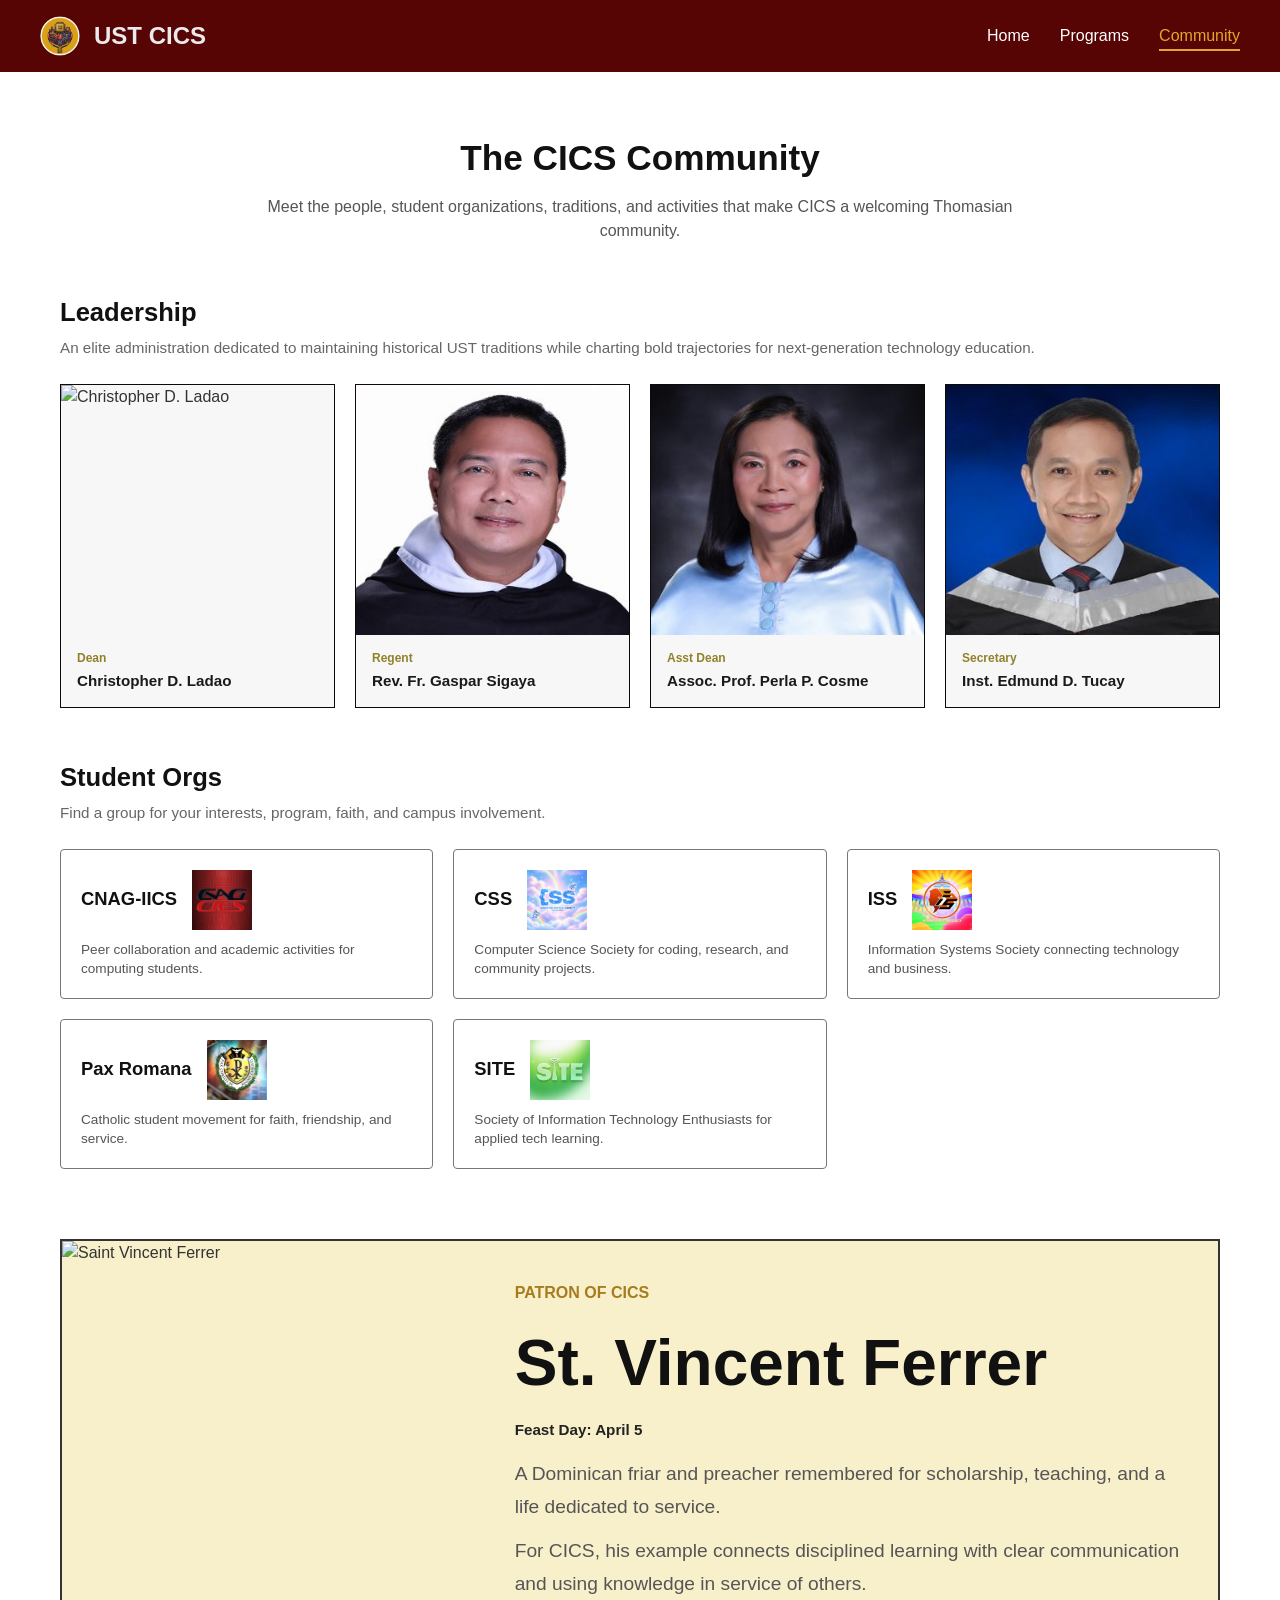
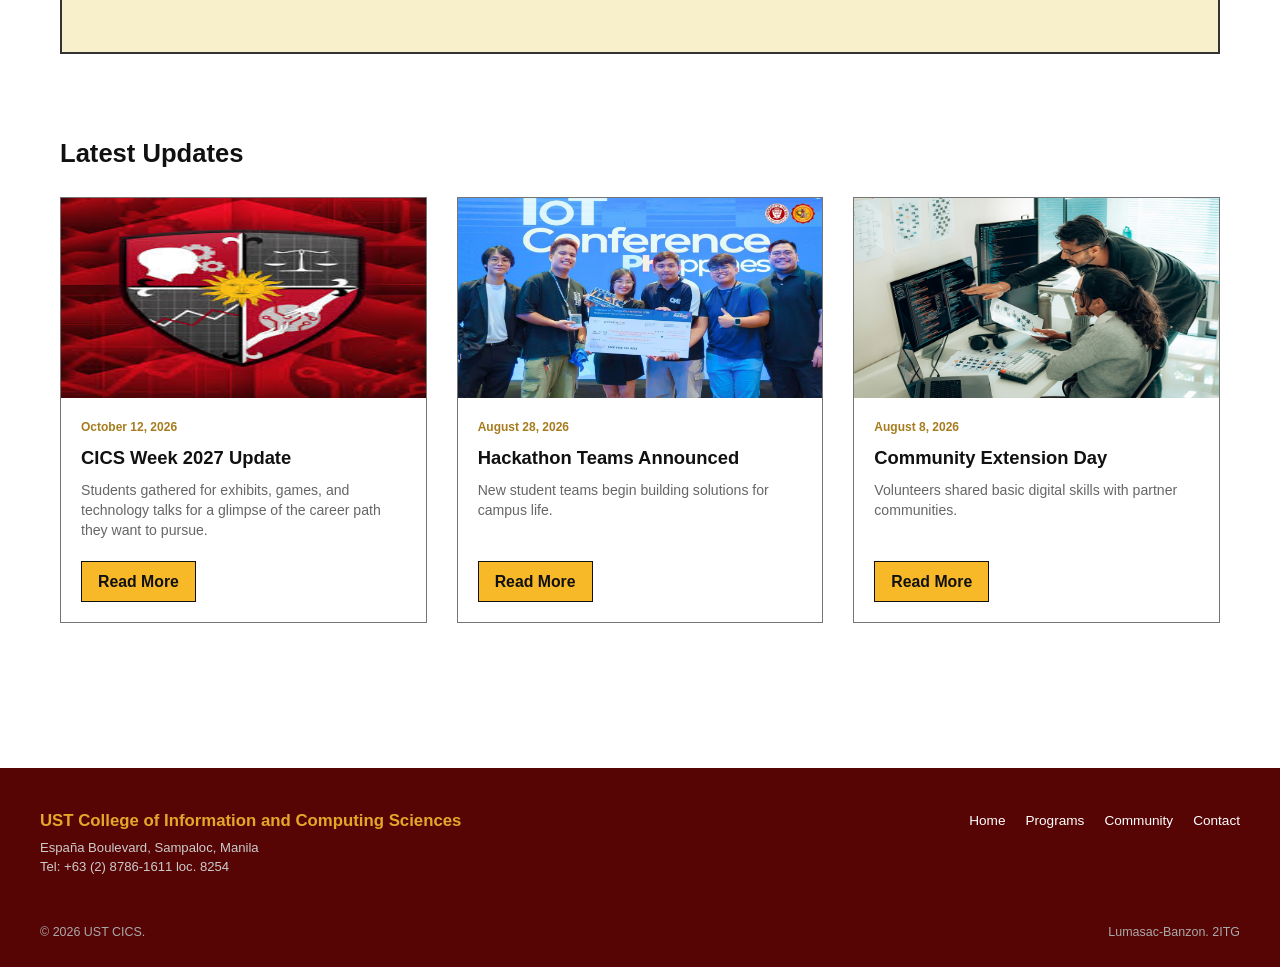
==== community.html @ 5061837a "CICS Website" ====
<!DOCTYPE html>
<html lang="en">
<head>
  <meta charset="UTF-8">
  <meta name="viewport" content="width=device-width, initial-scale=1.0">

  <title>Community</title>
  <link rel="stylesheet" href="community.css">
</head>

<body>

  <header class="main-header">

    <div class="header-container">

      <div class="logo-area">

        <img
          src="images/logoCICS.png"
          alt="UST CICS Logo"
          class="header-logo">

        <span class="site-title">UST CICS</span>

      </div>
      <nav class="main-nav">

        <ul>
          <li><a href="home.html">Home</a></li>
          <li><a href="programs.html">Programs</a></li>
          <li><a href="community.html" class="active">Community</a></li>
        </ul>

      </nav>

    </div>

  </header>

  <main>
    <section class="intro">
      <h1>The CICS Community</h1>

      <p>
        Meet the people, student organizations, traditions, and activities
        that make CICS a welcoming Thomasian community.
      </p>

    </section>

    <section class="leadership-section">

      <div class="section-header">

        <h2>Leadership</h2>

        <p>
          An elite administration dedicated to maintaining historical UST
          traditions while charting bold trajectories for next-generation
          technology education.
        </p>

      </div>

      <div class="leadership-grid">

        <article class="leader-card">

          <figure class="leader-img-container">

            <img
              src="images/DEAN.jpg"
              alt="Christopher D. Ladao">

          </figure>

          <div class="leader-info">

            <span class="role">Dean</span>
            <h3 class="name">Christopher D. Ladao</h3>

          </div>

        </article>

        <article class="leader-card">

          <figure class="leader-img-container">

            <img
              src="images/rector.jpg"
              alt="Rev. Fr. Gaspar Sigaya">

          </figure>

          <div class="leader-info">

            <span class="role">Regent</span>
            <h3 class="name">Rev. Fr. Gaspar Sigaya</h3>

          </div>

        </article>

        <article class="leader-card">

          <figure class="leader-img-container">

            <img
              src="images/assDean.jpg"
              alt="Assoc. Prof. Perla P. Cosme">

          </figure>

          <div class="leader-info">

            <span class="role">Asst Dean</span>
            <h3 class="name">Assoc. Prof. Perla P. Cosme</h3>

          </div>

        </article>

        <article class="leader-card">

          <figure class="leader-img-container">

            <img
              src="images/SecCICS.jpg"
              alt="Inst. Edmund D. Tucay">

          </figure>

          <div class="leader-info">

            <span class="role">Secretary</span>
            <h3 class="name">Inst. Edmund D. Tucay</h3>

          </div>
        </article>

      </div>

    </section>

    <section class="orgs-section">
      <div class="section-header">

        <h2>Student Orgs</h2>

        <p>
          Find a group for your interests, program, faith, and campus involvement. </p>

      </div>

      <div class="orgs-grid">

        <article class="org-card">

          <h3>
            CNAG-IICS
            <img
              src="images/CNAG.jpg"
              alt="CNAG-IICS Logo"
              class="org-logo">
          </h3>

          <p> Peer collaboration and academic activities for computing students. </p>

        </article>


        <article class="org-card">

          <h3>
            CSS
            <img
              src="images/CSS.jpg"
              alt="CSS Logo"
              class="org-logo">
          </h3>

          <p> Computer Science Society for coding, research, and community projects. </p>

        </article>

        <article class="org-card">

          <h3>
            ISS
            <img
              src="images/ISS.jpg"
              alt="ISS Logo"
              class="org-logo">
          </h3>

          <p> Information Systems Society connecting technology and business. </p>

        </article>

        <article class="org-card">

          <h3>
            Pax Romana

            <img
              src="images/PAX ROMANA.jpg"
              alt="Pax Romana Logo"
              class="org-logo">
          </h3>

          <p> Catholic student movement for faith, friendship, and service. </p>
        </article>

        <article class="org-card">

          <h3>
            SITE

            <img
              src="images/SITE.jpg"
              alt="SITE Logo"
              class="org-logo">
          </h3>

          <p> Society of Information Technology Enthusiasts for applied tech learning. </p>

        </article>

      </div>

    </section>

    <section class="patron-card">
      <div class="patron-image">

        <img
          src="images/STVincent.jpg"
          alt="Saint Vincent Ferrer">

      </div>

      <div class="patron-details">
        <span class="patron-tag">PATRON OF CICS</span>

        <h2>St. Vincent Ferrer</h2>

        <h4 class="patron-feast">Feast Day: April 5</h4>

        <p>
          A Dominican friar and preacher remembered for scholarship,
          teaching, and a life dedicated to service.
        </p>

        <p>
          For CICS, his example connects disciplined learning with clear
          communication and using knowledge in service of others.
        </p>

      </div>

    </section>

    <section class="updates-section">

      <div class="section-header">

        <h2>Latest Updates</h2>

      </div>
      <div class="updates-grid">

        <article class="update-card">

          <figure class="update-img-container">

            <img
              src="images/CICSweek.jpg"
              alt="CICS Week 2027">

          </figure>

          <div class="update-content">

            <span class="update-date">October 12, 2026</span>

            <h3 class="update-title">CICS Week 2027 Update</h3>

            <p class="update-text">
              Students gathered for exhibits, games, and technology talks
              for a glimpse of the career path they want to pursue.
            </p>

            <a href="#" class="btn-read-more">Read More</a>

          </div>
        </article>

        <article class="update-card">
          <figure class="update-img-container">

            <img
              src="images/HACKA.jpg"
              alt="Hackathon Teams Announced">

          </figure>

          <div class="update-content">

            <span class="update-date">August 28, 2026</span>

            <h3 class="update-title">Hackathon Teams Announced</h3>

            <p class="update-text"> New student teams begin building solutions for campus life. </p>

            <a href="#" class="btn-read-more">Read More</a>

          </div>

        </article>

        <article class="update-card">
          <figure class="update-img-container">

            <img
              src="images/peopleCollab.jpg"
              alt="Community Extension Day">

          </figure>

          <div class="update-content">

            <span class="update-date">August 8, 2026</span>

            <h3 class="update-title">Community Extension Day</h3>

            <p class="update-text">
              Volunteers shared basic digital skills with partner communities.
            </p>

            <a href="#" class="btn-read-more">Read More</a>

          </div>
        </article>

      </div>
    </section>
  </main>

  <footer class="site-footer">

    <div class="footer-container">

      <div class="footer-top">

        <div class="footer-brand">

          <h3> UST College of Information and Computing Sciences </h3>

          <p>España Boulevard, Sampaloc, Manila</p>
          <p>Tel: +63 (2) 8786-1611 loc. 8254</p>

        </div>


        <nav class="footer-nav">
          <ul>
            <li><a href="home.html">Home</a></li>
            <li><a href="programs.html">Programs</a></li>
            <li><a href="community.html">Community</a></li>
            <li><a href="home.html#contact">Contact</a></li>
          </ul>
        </nav>

      </div>
      <div class="footer-bottom">

        <p>© 2026 UST CICS.</p>
        <p>Lumasac-Banzon. 2ITG</p>

      </div>
    </div>
  </footer>

</body>
</html>
---- community.css ----
/* GENERAL */

* {
  margin: 0;
  padding: 0;
  box-sizing: border-box;
}

body {
  font-family: Arial, sans-serif;
  background-color: #ffffff;
  color: #333333;
  line-height: 1.5;
}


/* HEADER */

.main-header {
  background-color: #560404;
  padding: 16px 30px;
}

.header-container {
  margin: 0 auto;
  max-width: 1200px;
  display: flex;
  justify-content: space-between;
  align-items: center;
}

.logo-area {
  display: flex;
  align-items: center;
  gap: 14px;
}

.header-logo {
  width: 40px;
  height: 40px;
  border-radius: 50%;
}

.site-title {
  font-size: 1.5rem;
  color: #ebeaea;
  font-weight: bold;
}

.main-nav ul {
  display: flex;
  list-style: none;
  gap: 30px;
}

.main-nav a {
  color: #ffffff;
  text-decoration: none;
  font-size: 1rem;
  padding-bottom: 5px;
  transition: color 0.2s ease, border-bottom 0.2s ease;
}

.main-nav a:hover,
.main-nav a.active {
  color: #e5a729;
  border-bottom: 2px solid #e5a729;
}


/* MAIN */

main {
  max-width: 1200px;
  margin: 0 auto;
  padding: 40px 20px;
}


/* INTRO */

.intro {
  text-align: center;
  max-width: 750px;
  margin: 20px auto 50px auto;
}

.intro h1 {
  font-size: 2.2rem;
  margin-bottom: 10px;
  color: #111111;
}

.intro p {
  color: #555555;
  font-size: 1rem;
}


/* SECTION HEADERS */

.section-header {
  margin-bottom: 24px;
}

.section-header h2 {
  font-size: 1.6rem;
  color: #111111;
  margin-bottom: 6px;
}

.section-header p {
  font-size: 0.95rem;
  color: #666666;
}


/* LEADERSHIP */

.leadership-grid {
  display: grid;
  grid-template-columns: repeat(4, 1fr);
  gap: 20px;
}

.leader-card {
  border: 1px solid #0a0a0a;
  background-color: #f7f7f7;
}

.leader-img-container {
  margin: 0;
  padding: 0;
  width: 100%;
}

.leader-card img {
  width: 100%;
  height: 250px;
  display: block;
}

.leader-info {
  padding: 14px 16px;
}

.leader-info .role {
  font-size: 0.75rem;
  font-weight: bold;
  color: #91812a;
  display: block;
  margin-bottom: 3px;
}

.leader-info .name {
  font-size: 0.95rem;
  font-weight: bold;
  color: #1a1a1a;
}


/* ORGANIZATIONS */

.orgs-section {
  margin-top: 50px;
}

.orgs-grid {
  display: grid;
  grid-template-columns: repeat(3, 1fr);
  gap: 20px;
}

.org-card {
  border: 1px solid #777777;
  border-radius: 4px;
  padding: 20px;
  background-color: #ffffff;
}

.org-card h3 {
  font-size: 1.15rem;
  color: #111111;
  margin-bottom: 10px;
}

.org-logo {
  width: 60px;
  height: 60px;
  vertical-align: middle;
  margin-left: 10px;
}

.org-card p {
  font-size: 0.85rem;
  color: #555555;
  line-height: 1.4;
}


/* PATRON SAINT */

.patron-card {
  margin-top: 70px;
  display: flex;
  border: 2px solid #333333;
  background-color: #f8f0cb;
}

.patron-image {
  flex: 1;
}

.patron-image img {
  width: 100%;
  height: auto;
  display: block;
}

.patron-details {
  flex: 1.6;
  padding: 40px 35px;
}

.patron-tag {
  font-size: 1rem;
  font-weight: bold;
  color: #a67c1e;
}

.patron-details h2 {
  font-size: 4rem;
  color: #111111;
  margin: 10px 0 8px 0;
}

.patron-feast {
  font-size: 0.95rem;
  color: #222222;
  margin-bottom: 16px;
}

.patron-details p {
  font-size: 1.2rem;
  color: #555555;
  margin-bottom: 12px;
  line-height: 1.7;
}


/* UPDATES */

.updates-section {
  margin-top: 80px;
  margin-bottom: 45px;
}

.updates-grid {
  display: grid;
  grid-template-columns: repeat(3, 1fr);
  gap: 30px;
}

.update-card {
  background-color: #ffffff;
  border: 1px solid #757575;
  display: flex;
  flex-direction: column;
}

.update-img-container {
  margin: 0;
  padding: 0;
  width: 100%;
}

.update-card img {
  width: 100%;
  height: 200px;
  display: block;
}

.update-content {
  padding: 20px;
  display: flex;
  flex-direction: column;
  height: 100%;
}

.update-date {
  font-size: 0.75rem;
  font-weight: bold;
  color: #a67c1e;
  margin-bottom: 8px;
}

.update-title {
  font-size: 1.15rem;
  color: #111111;
  margin-bottom: 10px;
}

.update-text {
  font-size: 0.88rem;
  color: #666666;
  line-height: 1.4;
  margin-bottom: 20px;
}

.btn-read-more {
  display: inline-block;
  width: fit-content;
  margin-top: auto;
  background-color: #f7b928;
  color: #111111;
  text-decoration: none;
  font-size: 0.99rem;
  font-weight: bold;
  padding: 8px 16px;
  border: 1px solid #111111;
  transition: all 0.2s ease;
}

.btn-read-more:hover {
  background-color: #d89b14;
}


/* FOOTER */

.site-footer {
  background-color: #560404;
  color: #d1d1d1;
  padding: 40px 20px 25px 20px;
  margin-top: 60px;
}

.footer-container {
  max-width: 1200px;
  margin: 0 auto;
}

.footer-top {
  display: flex;
  justify-content: space-between;
  align-items: flex-start;
  padding-bottom: 25px;
  border-bottom: 1px solid #560404;
}

.footer-brand h3 {
  color: #e5a729;
  font-size: 1.05rem;
  margin-bottom: 4px;
}

.footer-brand p {
  font-size: 0.82rem;
  color: #cccccc;
}

.footer-nav ul {
  display: flex;
  list-style: none;
  gap: 20px;
}

.footer-nav a {
  color: #ffffff;
  text-decoration: none;
  font-size: 0.85rem;
  transition: color 0.2s ease;
}

.footer-nav a:hover {
  color: #e5a729;
}

.footer-bottom {
  display: flex;
  justify-content: space-between;
  padding-top: 20px;
  font-size: 0.78rem;
  color: #aaaaaa;
}


/* RESPONSIVE */

@media (max-width: 990px) {

  .leadership-grid {
    grid-template-columns: repeat(2, 1fr);
  }

  .orgs-grid,
  .updates-grid {
    grid-template-columns: repeat(2, 1fr);
  }
}

@media (max-width: 650px) {

  .header-container {
    flex-direction: column;
    gap: 15px;
  }

  .main-nav ul {
    gap: 15px;
  }

  .leadership-grid,
  .orgs-grid,
  .updates-grid {
    grid-template-columns: 1fr;
  }

  .patron-card {
    flex-direction: column;
  }

  .patron-details h2 {
    font-size: 2.5rem;
  }

  .footer-top {
    flex-direction: column;
    gap: 20px;
  }

  .footer-nav ul {
    flex-wrap: wrap;
  }

  .footer-bottom {
    flex-direction: column;
    gap: 8px;
    text-align: center;
  }
}
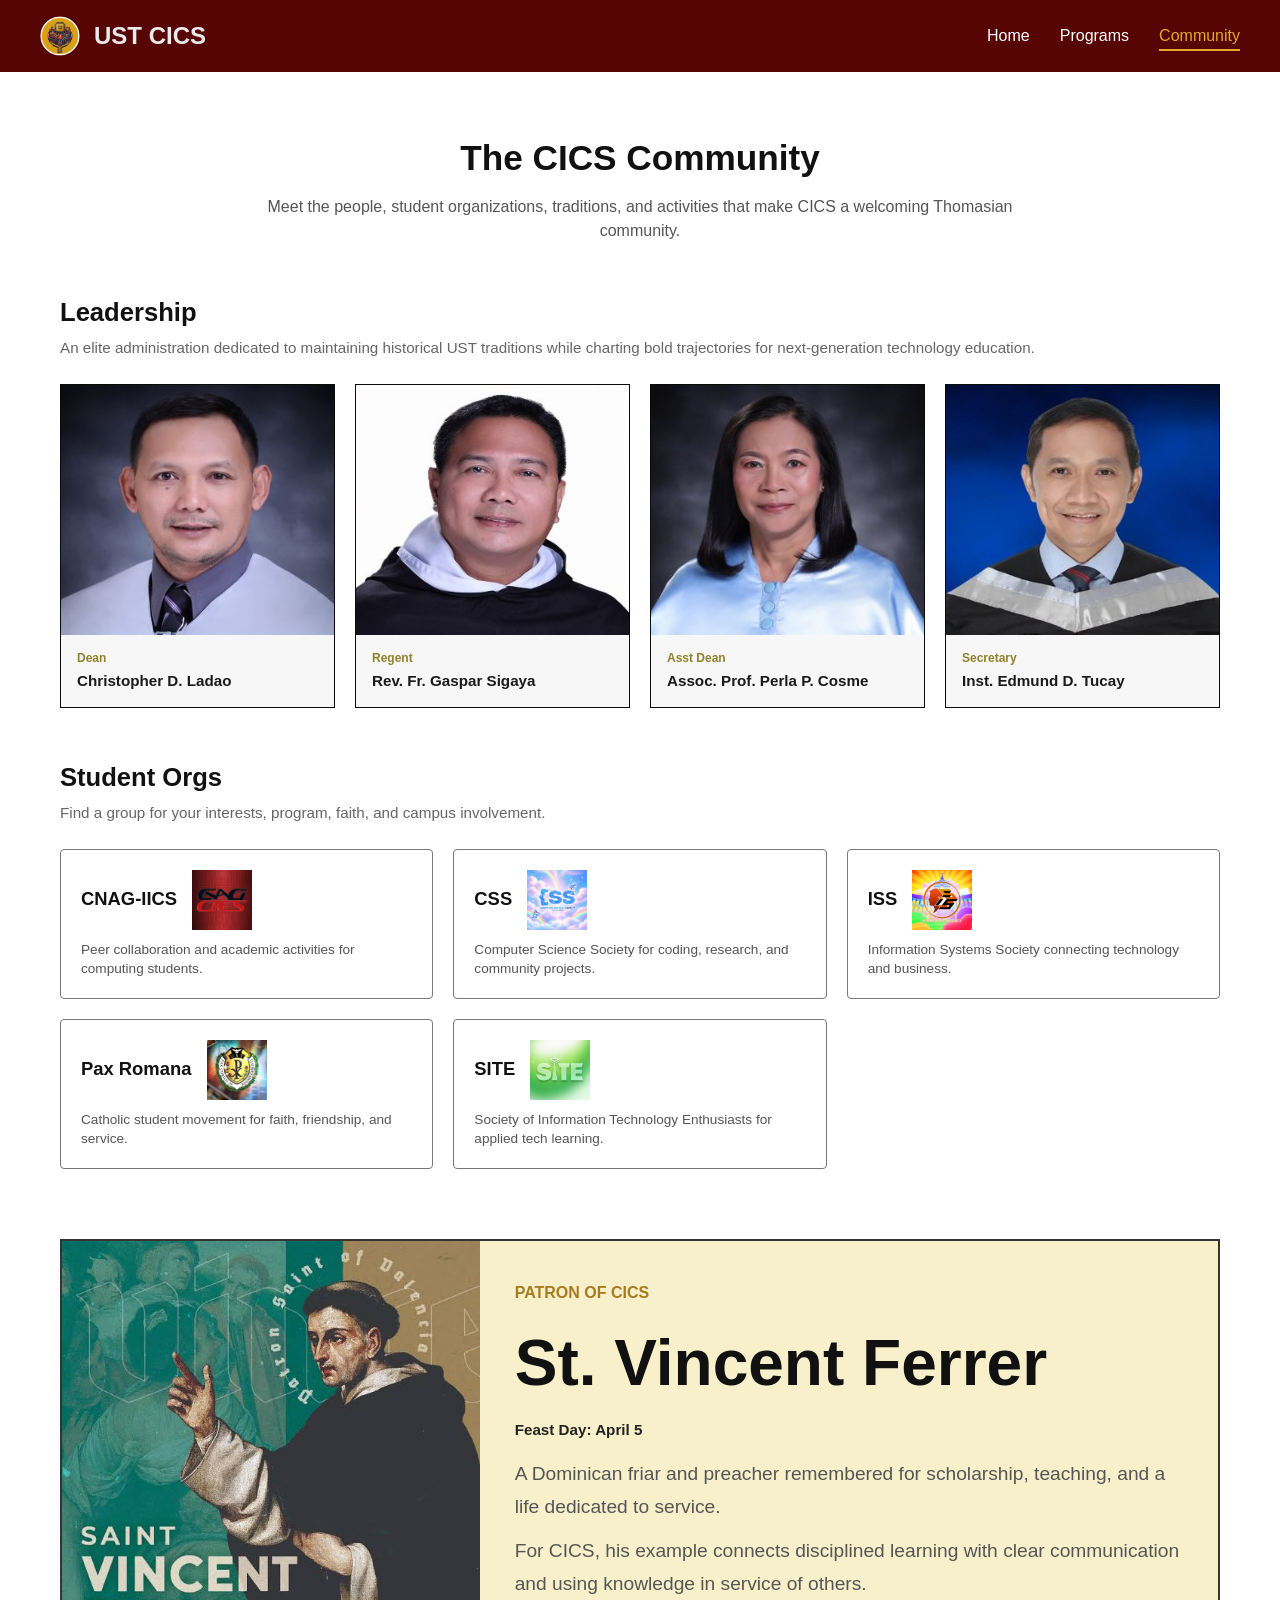
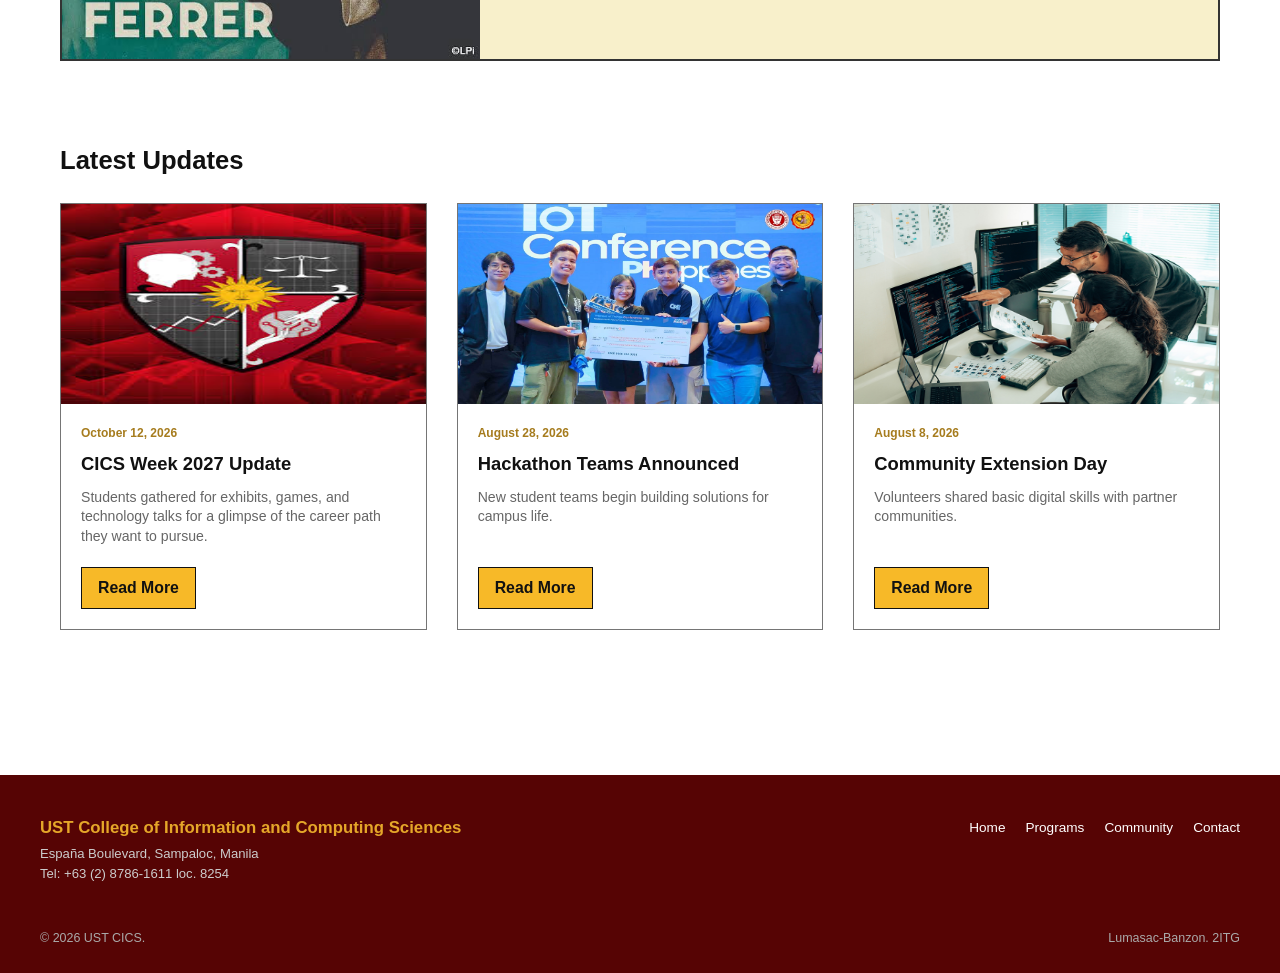
==== commit a222ee6a: "Fix community image source" ====
--- a/community.html
+++ b/community.html
@@ -27,7 +27,7 @@
       <nav class="main-nav">
 
         <ul>
-          <li><a href="home.html">Home</a></li>
+          <li><a href="index.html">Home</a></li>
           <li><a href="programs.html">Programs</a></li>
           <li><a href="community.html" class="active">Community</a></li>
         </ul>
@@ -70,7 +70,7 @@
           <figure class="leader-img-container">
 
             <img
-              src="images/DEAN.jpg"
+              src="images/dean.jpg"
               alt="Christopher D. Ladao">
 
           </figure>
@@ -236,7 +236,7 @@
       <div class="patron-image">
 
         <img
-          src="images/STVincent.jpg"
+          src="images/STVIncent.jpg"
           alt="Saint Vincent Ferrer">
 
       </div>
@@ -366,7 +366,7 @@
 
         <nav class="footer-nav">
           <ul>
-            <li><a href="home.html">Home</a></li>
+            <li><a href="index.html">Home</a></li>
             <li><a href="programs.html">Programs</a></li>
             <li><a href="community.html">Community</a></li>
             <li><a href="home.html#contact">Contact</a></li>
